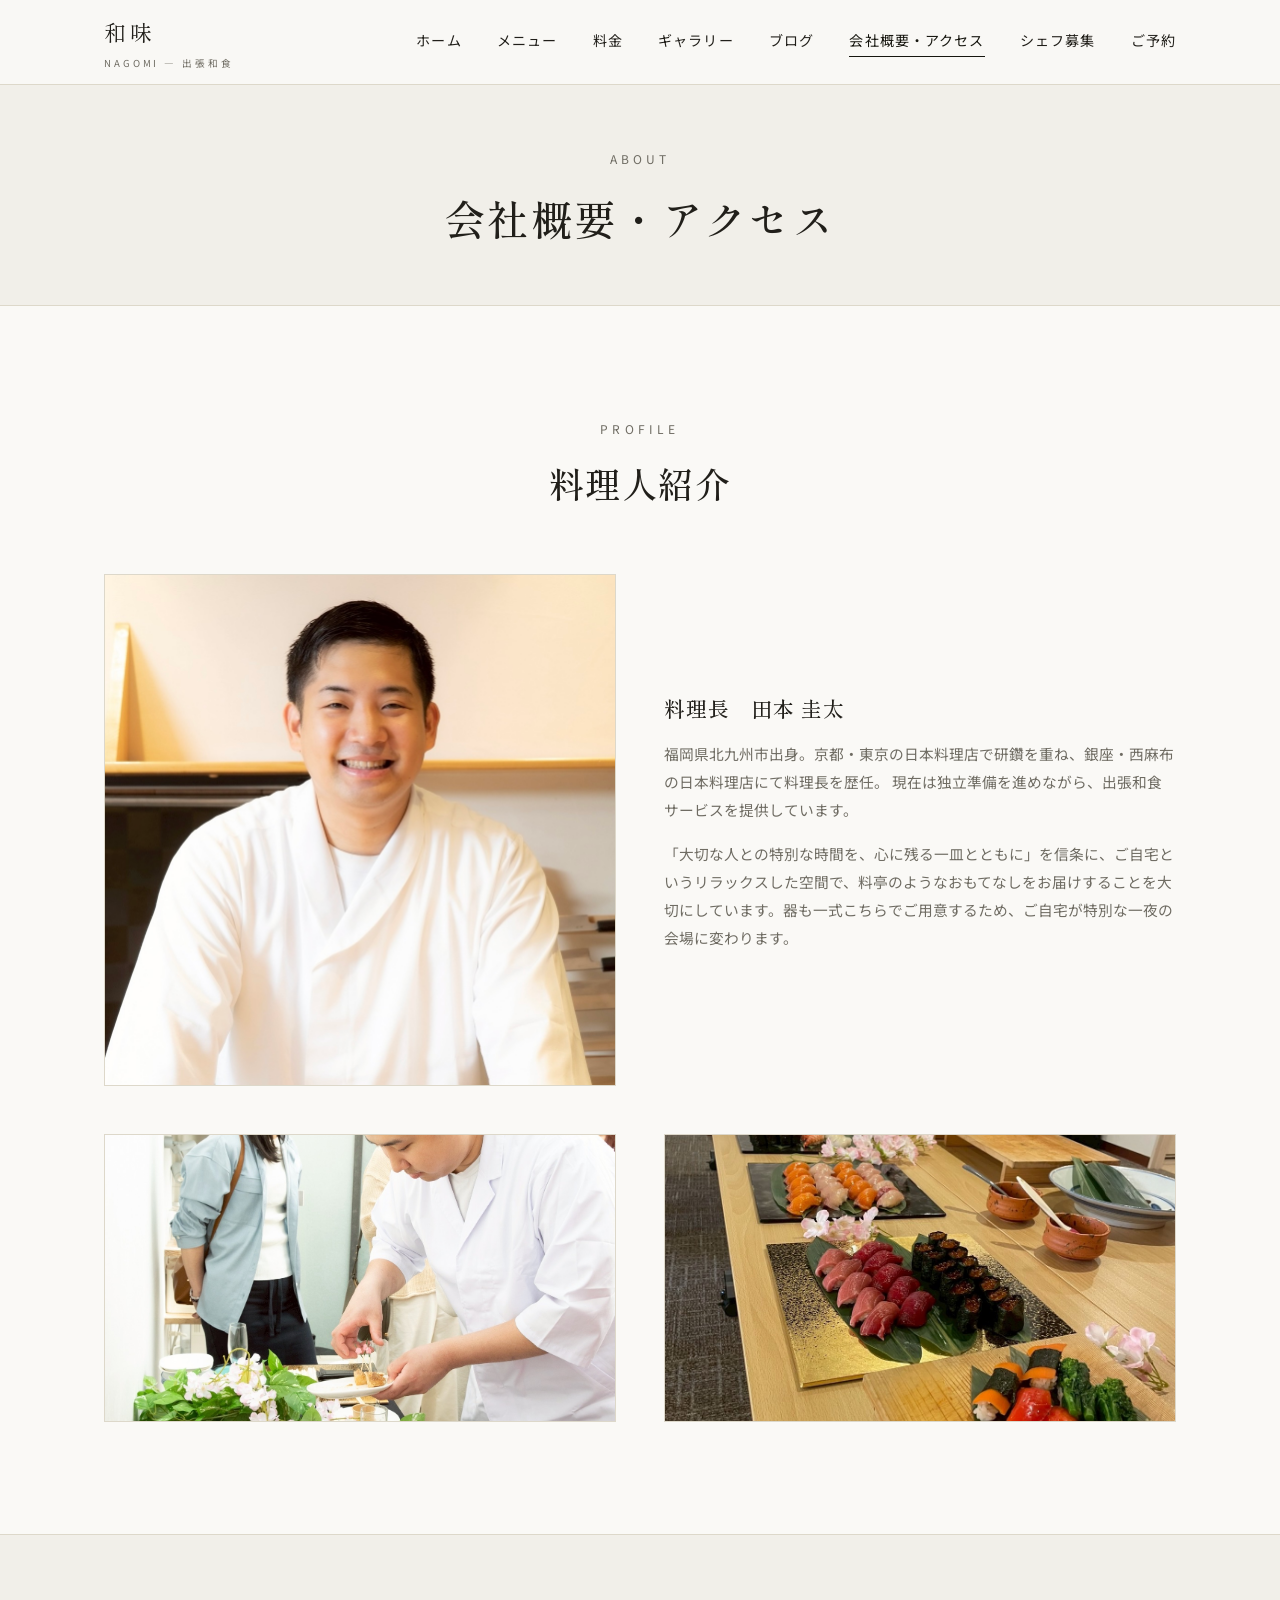
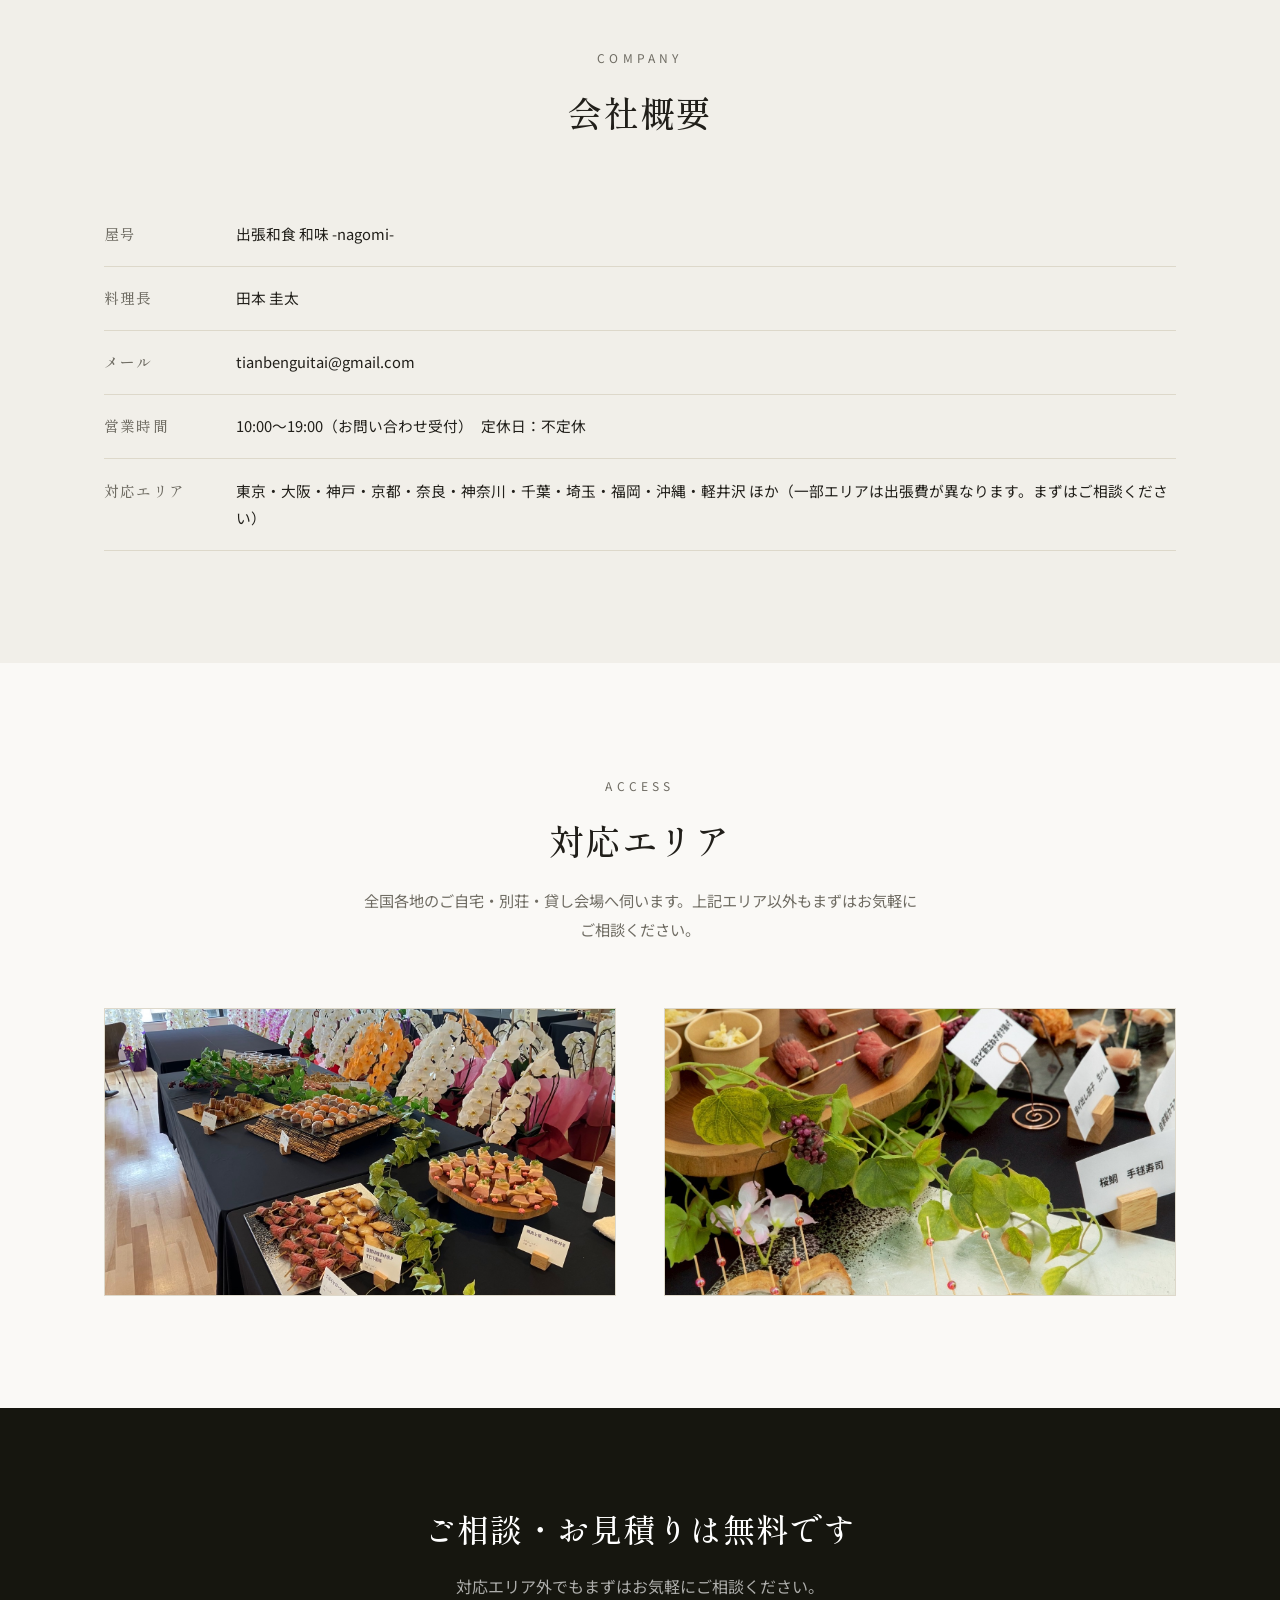
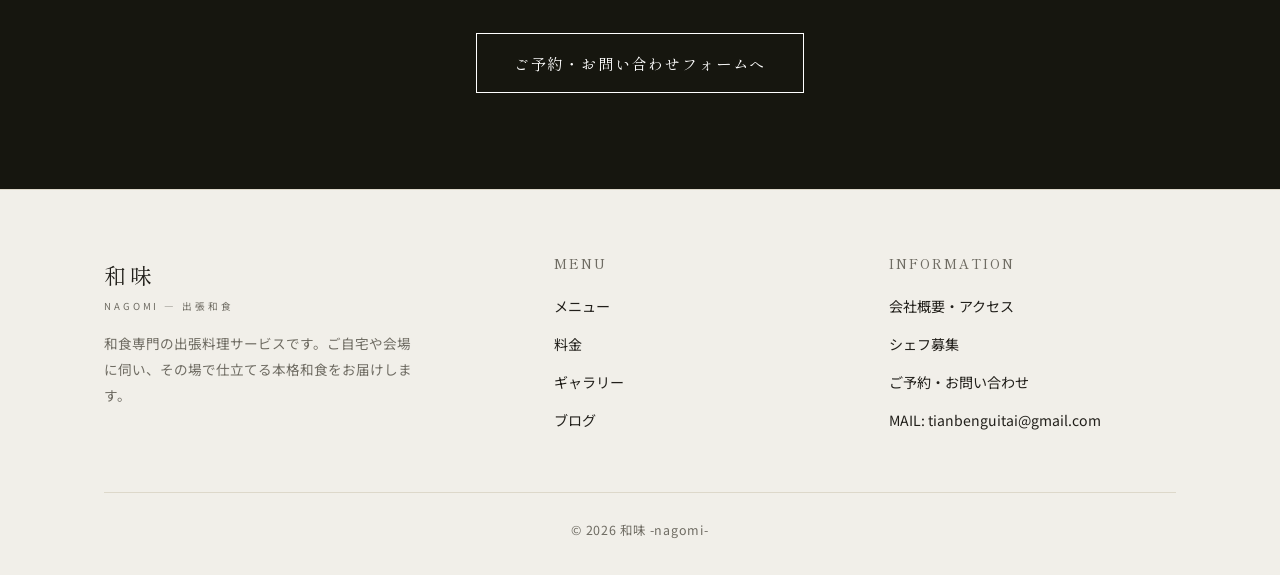
==== about.html @ d0300ca9 "Initial commit: washoku catering site" ====
<!DOCTYPE html>
<html lang="ja">
<head>
<meta charset="UTF-8">
<meta name="viewport" content="width=device-width, initial-scale=1.0">
<title>会社概要・アクセス | 和味 -nagomi- 出張和食</title>
<meta name="description" content="出張和食「和味-nagomi-」の会社概要、料理人プロフィール、対応エリアのご案内です。">
<link rel="preconnect" href="https://fonts.googleapis.com">
<link href="https://fonts.googleapis.com/css2?family=Shippori+Mincho:wght@400;500;600&family=Noto+Sans+JP:wght@300;400;500&display=swap" rel="stylesheet">
<link rel="stylesheet" href="css/style.css">
</head>
<body>

<header class="site-header">
  <div class="container">
    <a href="index.html" class="logo">和味<small>NAGOMI &mdash; 出張和食</small></a>
    <nav class="nav">
      <a href="index.html">ホーム</a>
      <a href="menu.html">メニュー</a>
      <a href="pricing.html">料金</a>
      <a href="gallery.html">ギャラリー</a>
      <a href="blog.html">ブログ</a>
      <a href="about.html" class="active">会社概要・アクセス</a>
      <a href="recruit.html">シェフ募集</a>
      <a href="contact.html">ご予約</a>
    </nav>
    <button class="nav-toggle" aria-label="メニューを開く">
      <span></span><span></span><span></span>
    </button>
  </div>
</header>

<section class="page-hero">
  <div class="container">
    <span class="eyebrow">ABOUT</span>
    <h1>会社概要・アクセス</h1>
  </div>
</section>

<section class="section">
  <div class="container">
    <div class="section-head">
      <span class="eyebrow">PROFILE</span>
      <h2>料理人紹介</h2>
    </div>
    <div class="grid grid-2" style="align-items:center;">
      <div class="ph square"><img src="images/chef/gallery-01.jpeg" alt="田本圭太"></div>
      <div>
        <h3 style="font-size:1.3rem; margin-bottom:1rem;">料理長　田本 圭太</h3>
        <p style="color:var(--color-text-muted); font-size:0.92rem;">
          福岡県北九州市出身。京都・東京の日本料理店で研鑽を重ね、銀座・西麻布の日本料理店にて料理長を歴任。
          現在は独立準備を進めながら、出張和食サービスを提供しています。
        </p>
        <p style="color:var(--color-text-muted); font-size:0.92rem; margin-top:1rem;">
          「大切な人との特別な時間を、心に残る一皿とともに」を信条に、ご自宅というリラックスした空間で、料亭のようなおもてなしをお届けすることを大切にしています。器も一式こちらでご用意するため、ご自宅が特別な一夜の会場に変わります。
        </p>
      </div>
    </div>
    <div class="grid grid-2" style="margin-top: var(--gap);">
      <div class="ph wide"><img src="images/chef/action-01.jpeg" alt="盛付けをする田本圭太"></div>
      <div class="ph wide"><img src="images/chef/action-02.jpeg" alt="出張先で調理する田本圭太"></div>
    </div>
  </div>
</section>

<section class="section section-alt section-border-top">
  <div class="container">
    <div class="section-head">
      <span class="eyebrow">COMPANY</span>
      <h2>会社概要</h2>
    </div>
    <table class="info-table">
      <tr>
        <th>屋号</th>
        <td>出張和食 和味 -nagomi-</td>
      </tr>
      <tr>
        <th>料理長</th>
        <td>田本 圭太</td>
      </tr>
      <tr>
        <th>メール</th>
        <td>tianbenguitai@gmail.com</td>
      </tr>
      <tr>
        <th>営業時間</th>
        <td>10:00〜19:00（お問い合わせ受付）　定休日：不定休</td>
      </tr>
      <tr>
        <th>対応エリア</th>
        <td>東京・大阪・神戸・京都・奈良・神奈川・千葉・埼玉・福岡・沖縄・軽井沢 ほか（一部エリアは出張費が異なります。まずはご相談ください）</td>
      </tr>
    </table>
  </div>
</section>

<section class="section">
  <div class="container">
    <div class="section-head">
      <span class="eyebrow">ACCESS</span>
      <h2>対応エリア</h2>
      <p>全国各地のご自宅・別荘・貸し会場へ伺います。上記エリア以外もまずはお気軽にご相談ください。</p>
    </div>
    <div class="grid grid-2">
      <div class="ph wide"><img src="images/gallery/catering-04.jpeg" alt="出張料理の会場設営例"></div>
      <div class="ph wide"><img src="images/gallery/catering-07.jpeg" alt="出張料理のお料理例"></div>
    </div>
  </div>
</section>

<section class="cta">
  <div class="container">
    <h2>ご相談・お見積りは無料です</h2>
    <p>対応エリア外でもまずはお気軽にご相談ください。</p>
    <a href="contact.html" class="btn">ご予約・お問い合わせフォームへ</a>
  </div>
</section>

<footer class="site-footer">
  <div class="container">
    <div class="footer-grid">
      <div class="footer-brand">
        <a href="index.html" class="logo">和味<small>NAGOMI &mdash; 出張和食</small></a>
        <p>和食専門の出張料理サービスです。ご自宅や会場に伺い、その場で仕立てる本格和食をお届けします。</p>
      </div>
      <div class="footer-col">
        <h4>MENU</h4>
        <ul>
          <li><a href="menu.html">メニュー</a></li>
          <li><a href="pricing.html">料金</a></li>
          <li><a href="gallery.html">ギャラリー</a></li>
          <li><a href="blog.html">ブログ</a></li>
        </ul>
      </div>
      <div class="footer-col">
        <h4>INFORMATION</h4>
        <ul>
          <li><a href="about.html">会社概要・アクセス</a></li>
          <li><a href="recruit.html">シェフ募集</a></li>
          <li><a href="contact.html">ご予約・お問い合わせ</a></li>
          <li>MAIL: tianbenguitai@gmail.com</li>
        </ul>
      </div>
    </div>
    <div class="footer-bottom">
      &copy; <span data-year></span> 和味 -nagomi-
    </div>
  </div>
</footer>

<script src="js/main.js"></script>
</body>
</html>
---- css/style.css ----
/* ==========================================================
   和味 -nagomi- / 出張和食サイト共通スタイル
   ミニマル・モノトーン基調
   ========================================================== */

:root {
  --color-bg: #faf9f6;
  --color-bg-alt: #f1efe9;
  --color-black: #16160f;
  --color-text: #211f1a;
  --color-text-muted: #6f6c63;
  --color-border: #ddd8ca;
  --color-white: #ffffff;
  --font-serif: "Shippori Mincho", "Hiragino Mincho ProN", "Yu Mincho", serif;
  --font-sans: "Noto Sans JP", "Hiragino Kaku Gothic ProN", "Yu Gothic", sans-serif;
  --max-width: 1120px;
  --gap: clamp(1.5rem, 4vw, 3rem);
}

* { box-sizing: border-box; }
html { scroll-behavior: smooth; }

body {
  margin: 0;
  font-family: var(--font-sans);
  color: var(--color-text);
  background: var(--color-bg);
  line-height: 1.9;
  font-size: 16px;
  -webkit-font-smoothing: antialiased;
}

img { max-width: 100%; display: block; }

h1, h2, h3, h4 {
  font-family: var(--font-serif);
  font-weight: 500;
  letter-spacing: 0.04em;
  line-height: 1.5;
  margin: 0;
}

a {
  color: inherit;
  text-decoration: none;
}

ul { list-style: none; margin: 0; padding: 0; }

.container {
  max-width: var(--max-width);
  margin: 0 auto;
  padding: 0 1.5rem;
}

/* ---------- ボタン ---------- */
.btn {
  display: inline-block;
  padding: 0.95em 2.4em;
  border: 1px solid var(--color-black);
  font-family: var(--font-serif);
  letter-spacing: 0.12em;
  font-size: 0.95rem;
  transition: background 0.35s ease, color 0.35s ease;
  background: transparent;
  color: var(--color-black);
  cursor: pointer;
}
.btn:hover { background: var(--color-black); color: var(--color-white); }
.btn-fill {
  background: var(--color-black);
  color: var(--color-white);
}
.btn-fill:hover { background: transparent; color: var(--color-black); }

/* ---------- ヘッダー ---------- */
.site-header {
  position: fixed;
  top: 0;
  left: 0;
  width: 100%;
  z-index: 100;
  background: rgba(250, 249, 246, 0.92);
  border-bottom: 1px solid var(--color-border);
  backdrop-filter: blur(6px);
}
.site-header .container {
  display: flex;
  align-items: center;
  justify-content: space-between;
  height: 84px;
}
.logo {
  font-family: var(--font-serif);
  font-size: 1.35rem;
  letter-spacing: 0.18em;
}
.logo small {
  display: block;
  font-family: var(--font-sans);
  font-size: 0.6rem;
  letter-spacing: 0.3em;
  color: var(--color-text-muted);
  margin-top: 0.2em;
}
.nav {
  display: flex;
  gap: 2.2rem;
}
.nav a {
  font-size: 0.88rem;
  letter-spacing: 0.08em;
  position: relative;
  padding-bottom: 4px;
}
.nav a::after {
  content: "";
  position: absolute;
  left: 0; bottom: 0;
  width: 0%;
  height: 1px;
  background: var(--color-black);
  transition: width 0.3s ease;
}
.nav a:hover::after, .nav a.active::after { width: 100%; }
.nav a.active { color: var(--color-black); }

.nav-toggle {
  display: none;
  flex-direction: column;
  gap: 5px;
  background: none;
  border: none;
  cursor: pointer;
  padding: 8px;
}
.nav-toggle span {
  width: 24px; height: 1px; background: var(--color-black);
}

@media (max-width: 860px) {
  .nav {
    position: fixed;
    top: 84px; left: 0; right: 0;
    background: var(--color-bg);
    flex-direction: column;
    align-items: center;
    padding: 2rem 0;
    gap: 1.6rem;
    border-bottom: 1px solid var(--color-border);
    transform: translateY(-120%);
    transition: transform 0.35s ease;
  }
  .nav.open { transform: translateY(0); }
  .nav-toggle { display: flex; }
}

/* ---------- ヒーロー ---------- */
.hero {
  position: relative;
  min-height: 92vh;
  display: flex;
  align-items: center;
  justify-content: center;
  text-align: center;
  overflow: hidden;
  background: linear-gradient(180deg, var(--color-bg) 0%, var(--color-bg-alt) 100%);
}
.hero::before {
  content: "膳";
  position: absolute;
  font-family: var(--font-serif);
  font-size: 62vw;
  color: var(--color-black);
  opacity: 0.035;
  top: 50%; left: 50%;
  transform: translate(-50%, -50%);
  pointer-events: none;
  white-space: nowrap;
}
.hero-inner { position: relative; z-index: 1; padding-top: 84px; }
.hero-eyebrow {
  font-size: 0.78rem;
  letter-spacing: 0.35em;
  color: var(--color-text-muted);
  margin-bottom: 1.4rem;
}
.hero h1 {
  font-size: clamp(2.1rem, 5.2vw, 3.6rem);
  margin-bottom: 1.6rem;
}
.hero p.lead {
  max-width: 640px;
  margin: 0 auto 2.4rem;
  color: var(--color-text-muted);
  font-size: 1rem;
}
.hero-actions { display: flex; gap: 1rem; justify-content: center; flex-wrap: wrap; }

/* ---------- 汎用セクション ---------- */
.section { padding: clamp(4rem, 9vw, 7rem) 0; }
.section-alt { background: var(--color-bg-alt); }
.section-border-top { border-top: 1px solid var(--color-border); }

.section-head {
  text-align: center;
  margin-bottom: clamp(2.5rem, 6vw, 4rem);
}
.section-head .eyebrow {
  display: block;
  font-size: 0.75rem;
  letter-spacing: 0.35em;
  color: var(--color-text-muted);
  margin-bottom: 1rem;
}
.section-head h2 {
  font-size: clamp(1.6rem, 3.4vw, 2.2rem);
}
.section-head p {
  color: var(--color-text-muted);
  max-width: 560px;
  margin: 1.2rem auto 0;
  font-size: 0.95rem;
}

/* ---------- グリッド系 ---------- */
.grid {
  display: grid;
  gap: var(--gap);
}
.grid-3 { grid-template-columns: repeat(3, 1fr); }
.grid-2 { grid-template-columns: repeat(2, 1fr); }
.grid-4 { grid-template-columns: repeat(4, 1fr); }
@media (max-width: 900px) {
  .grid-3, .grid-4 { grid-template-columns: repeat(2, 1fr); }
}
@media (max-width: 600px) {
  .grid-2, .grid-3, .grid-4 { grid-template-columns: 1fr; }
}

/* ---------- コンセプト / 特徴 ---------- */
.feature {
  text-align: center;
  padding: 2.2rem 1.4rem;
  border: 1px solid var(--color-border);
}
.feature .num {
  font-family: var(--font-serif);
  font-size: 0.85rem;
  color: var(--color-text-muted);
  letter-spacing: 0.2em;
  margin-bottom: 1rem;
  display: block;
}
.feature h3 { font-size: 1.15rem; margin-bottom: 0.9rem; }
.feature p { font-size: 0.9rem; color: var(--color-text-muted); }

/* ---------- 画像プレースホルダー ---------- */
.ph {
  aspect-ratio: 4 / 3;
  background:
    linear-gradient(135deg, #e9e6dd 25%, transparent 25%) -10px 0/ 20px 20px,
    linear-gradient(225deg, #e9e6dd 25%, transparent 25%) -10px 0/ 20px 20px,
    var(--color-bg-alt);
  border: 1px solid var(--color-border);
  display: flex;
  align-items: center;
  justify-content: center;
  color: var(--color-text-muted);
  font-size: 0.78rem;
  letter-spacing: 0.15em;
  text-align: center;
  padding: 1rem;
}
.ph.square { aspect-ratio: 1 / 1; }
.ph.wide { aspect-ratio: 16 / 9; }
.ph { overflow: hidden; padding: 0; }
.ph img { width: 100%; height: 100%; object-fit: cover; }

/* ---------- カード（メニュー・ブログ） ---------- */
.card {
  border: 1px solid var(--color-border);
  background: var(--color-white);
  display: flex;
  flex-direction: column;
}
.card .card-body { padding: 1.6rem; }
.card h3 { font-size: 1.1rem; margin-bottom: 0.6rem; }
.card .price {
  font-family: var(--font-serif);
  font-size: 1.05rem;
  margin-top: 1rem;
  letter-spacing: 0.05em;
}
.card .meta {
  font-size: 0.78rem;
  color: var(--color-text-muted);
  letter-spacing: 0.1em;
  margin-bottom: 0.6rem;
  display: block;
}
.card p { font-size: 0.9rem; color: var(--color-text-muted); }
.card .card-link {
  margin-top: auto;
  padding: 1rem 1.6rem;
  border-top: 1px solid var(--color-border);
  font-size: 0.82rem;
  letter-spacing: 0.1em;
}

/* ---------- 流れ（ステップ） ---------- */
.steps {
  display: grid;
  grid-template-columns: repeat(4, 1fr);
  gap: 0;
  border: 1px solid var(--color-border);
}
.step {
  padding: 2rem 1.4rem;
  text-align: center;
  border-right: 1px solid var(--color-border);
}
.step:last-child { border-right: none; }
.step .step-num {
  font-family: var(--font-serif);
  font-size: 1.6rem;
  color: var(--color-text-muted);
  margin-bottom: 0.8rem;
  display: block;
}
.step h4 { font-size: 1rem; margin-bottom: 0.6rem; }
.step p { font-size: 0.85rem; color: var(--color-text-muted); }
@media (max-width: 760px) {
  .steps { grid-template-columns: 1fr; }
  .step { border-right: none; border-bottom: 1px solid var(--color-border); }
  .step:last-child { border-bottom: none; }
}

/* ---------- 料金テーブル ---------- */
.price-table {
  width: 100%;
  border-collapse: collapse;
  font-size: 0.92rem;
}
.price-table th, .price-table td {
  border: 1px solid var(--color-border);
  padding: 1rem 1.2rem;
  text-align: left;
}
.price-table th {
  background: var(--color-bg-alt);
  font-family: var(--font-serif);
  font-weight: 500;
  letter-spacing: 0.06em;
  width: 32%;
}
.table-wrap { overflow-x: auto; }

.note-box {
  border: 1px solid var(--color-border);
  padding: 1.6rem 1.8rem;
  background: var(--color-bg-alt);
  font-size: 0.88rem;
  color: var(--color-text-muted);
  margin-top: 2rem;
}
.note-box strong { color: var(--color-text); }

/* ---------- CTA ---------- */
.cta {
  text-align: center;
  padding: clamp(3.5rem, 8vw, 6rem) 0;
  background: var(--color-black);
  color: var(--color-white);
}
.cta h2 { color: var(--color-white); margin-bottom: 1.2rem; font-size: clamp(1.5rem, 3vw, 2rem); }
.cta p { color: rgba(255,255,255,0.65); margin-bottom: 2rem; }
.cta .btn { border-color: var(--color-white); color: var(--color-white); }
.cta .btn:hover { background: var(--color-white); color: var(--color-black); }

/* ---------- フォーム ---------- */
.form-grid {
  display: grid;
  grid-template-columns: 1fr 1fr;
  gap: 1.6rem;
}
.form-grid .full { grid-column: 1 / -1; }
@media (max-width: 700px) {
  .form-grid { grid-template-columns: 1fr; }
}
.field label {
  display: block;
  font-size: 0.85rem;
  letter-spacing: 0.06em;
  margin-bottom: 0.6rem;
}
.field .required { color: var(--color-text-muted); font-size: 0.72rem; margin-left: 0.4em; }
.field input,
.field select,
.field textarea {
  width: 100%;
  border: 1px solid var(--color-border);
  background: var(--color-white);
  padding: 0.85em 1em;
  font-family: var(--font-sans);
  font-size: 0.92rem;
  color: var(--color-text);
}
.field textarea { resize: vertical; min-height: 120px; }
.field input:focus, .field select:focus, .field textarea:focus {
  outline: none;
  border-color: var(--color-black);
}
.form-submit { text-align: center; margin-top: 2.4rem; }
.form-msg { text-align: center; margin-top: 1.2rem; font-size: 0.85rem; color: var(--color-text-muted); }

/* ---------- パンくず・ページヘッダー ---------- */
.page-hero {
  padding: calc(84px + 4rem) 0 3.5rem;
  text-align: center;
  border-bottom: 1px solid var(--color-border);
  background: var(--color-bg-alt);
}
.page-hero .eyebrow {
  display: block;
  font-size: 0.75rem;
  letter-spacing: 0.35em;
  color: var(--color-text-muted);
  margin-bottom: 1rem;
}
.page-hero h1 { font-size: clamp(1.8rem, 4vw, 2.6rem); }
.page-hero p { color: var(--color-text-muted); margin-top: 1rem; }

/* ---------- ギャラリー ---------- */
.gallery-grid {
  display: grid;
  grid-template-columns: repeat(3, 1fr);
  gap: 1.2rem;
}
.gallery-item { position: relative; }
.gallery-item .caption {
  margin-top: 0.8rem;
  font-size: 0.82rem;
  color: var(--color-text-muted);
}
@media (max-width: 900px) {
  .gallery-grid { grid-template-columns: repeat(2, 1fr); }
}
@media (max-width: 560px) {
  .gallery-grid { grid-template-columns: 1fr; }
}

/* ---------- ブログ記事本文 ---------- */
.article {
  max-width: 760px;
  margin: 0 auto;
}
.article .meta {
  font-size: 0.82rem;
  color: var(--color-text-muted);
  letter-spacing: 0.08em;
  margin-bottom: 1rem;
  display: block;
}
.article h1 { margin-bottom: 1.5rem; }
.article figure { margin: 2.4rem 0; }
.article figcaption {
  font-size: 0.8rem;
  color: var(--color-text-muted);
  margin-top: 0.6rem;
  text-align: center;
}
.article h2 { font-size: 1.3rem; margin: 2.4rem 0 1rem; }
.article p { margin: 0 0 1.4rem; }
.article-nav {
  display: flex;
  justify-content: space-between;
  border-top: 1px solid var(--color-border);
  padding-top: 2rem;
  margin-top: 3rem;
  font-size: 0.88rem;
}

/* ---------- 会社概要テーブル ---------- */
.info-table { width: 100%; border-collapse: collapse; }
.info-table th, .info-table td {
  padding: 1.1rem 0;
  border-bottom: 1px solid var(--color-border);
  text-align: left;
  vertical-align: top;
  font-size: 0.92rem;
}
.info-table th {
  width: 9em;
  font-family: var(--font-serif);
  font-weight: 500;
  color: var(--color-text-muted);
  letter-spacing: 0.08em;
}

/* ---------- フッター ---------- */
.site-footer {
  border-top: 1px solid var(--color-border);
  padding: 4rem 0 2rem;
  background: var(--color-bg-alt);
}
.footer-grid {
  display: grid;
  grid-template-columns: 1.4fr 1fr 1fr;
  gap: 3rem;
  padding-bottom: 3rem;
}
.footer-brand .logo { display: block; margin-bottom: 1rem; }
.footer-brand p { font-size: 0.85rem; color: var(--color-text-muted); max-width: 320px; }
.footer-col h4 {
  font-size: 0.82rem;
  letter-spacing: 0.15em;
  margin-bottom: 1.2rem;
  color: var(--color-text-muted);
}
.footer-col ul li { margin-bottom: 0.7rem; font-size: 0.88rem; }
.footer-bottom {
  border-top: 1px solid var(--color-border);
  padding-top: 1.6rem;
  text-align: center;
  font-size: 0.78rem;
  color: var(--color-text-muted);
  letter-spacing: 0.06em;
}
@media (max-width: 760px) {
  .footer-grid { grid-template-columns: 1fr; gap: 2rem; }
}
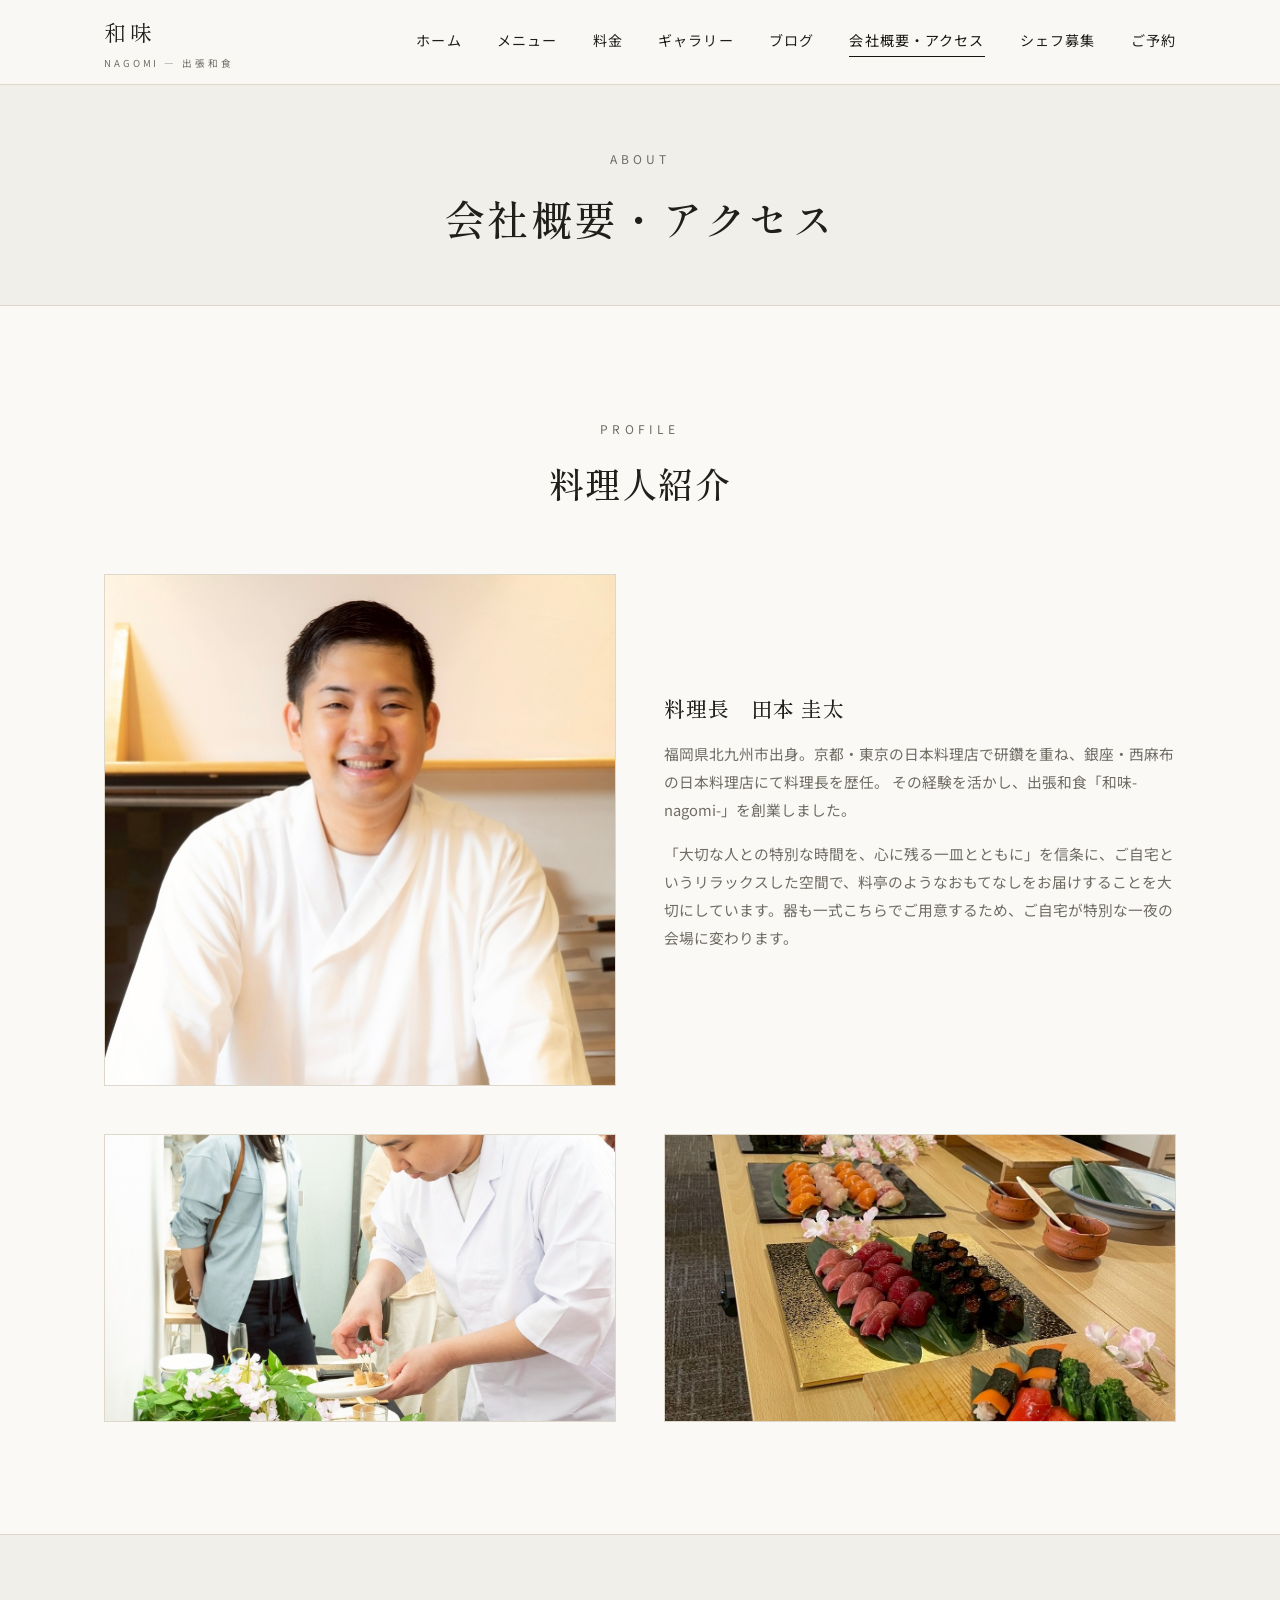
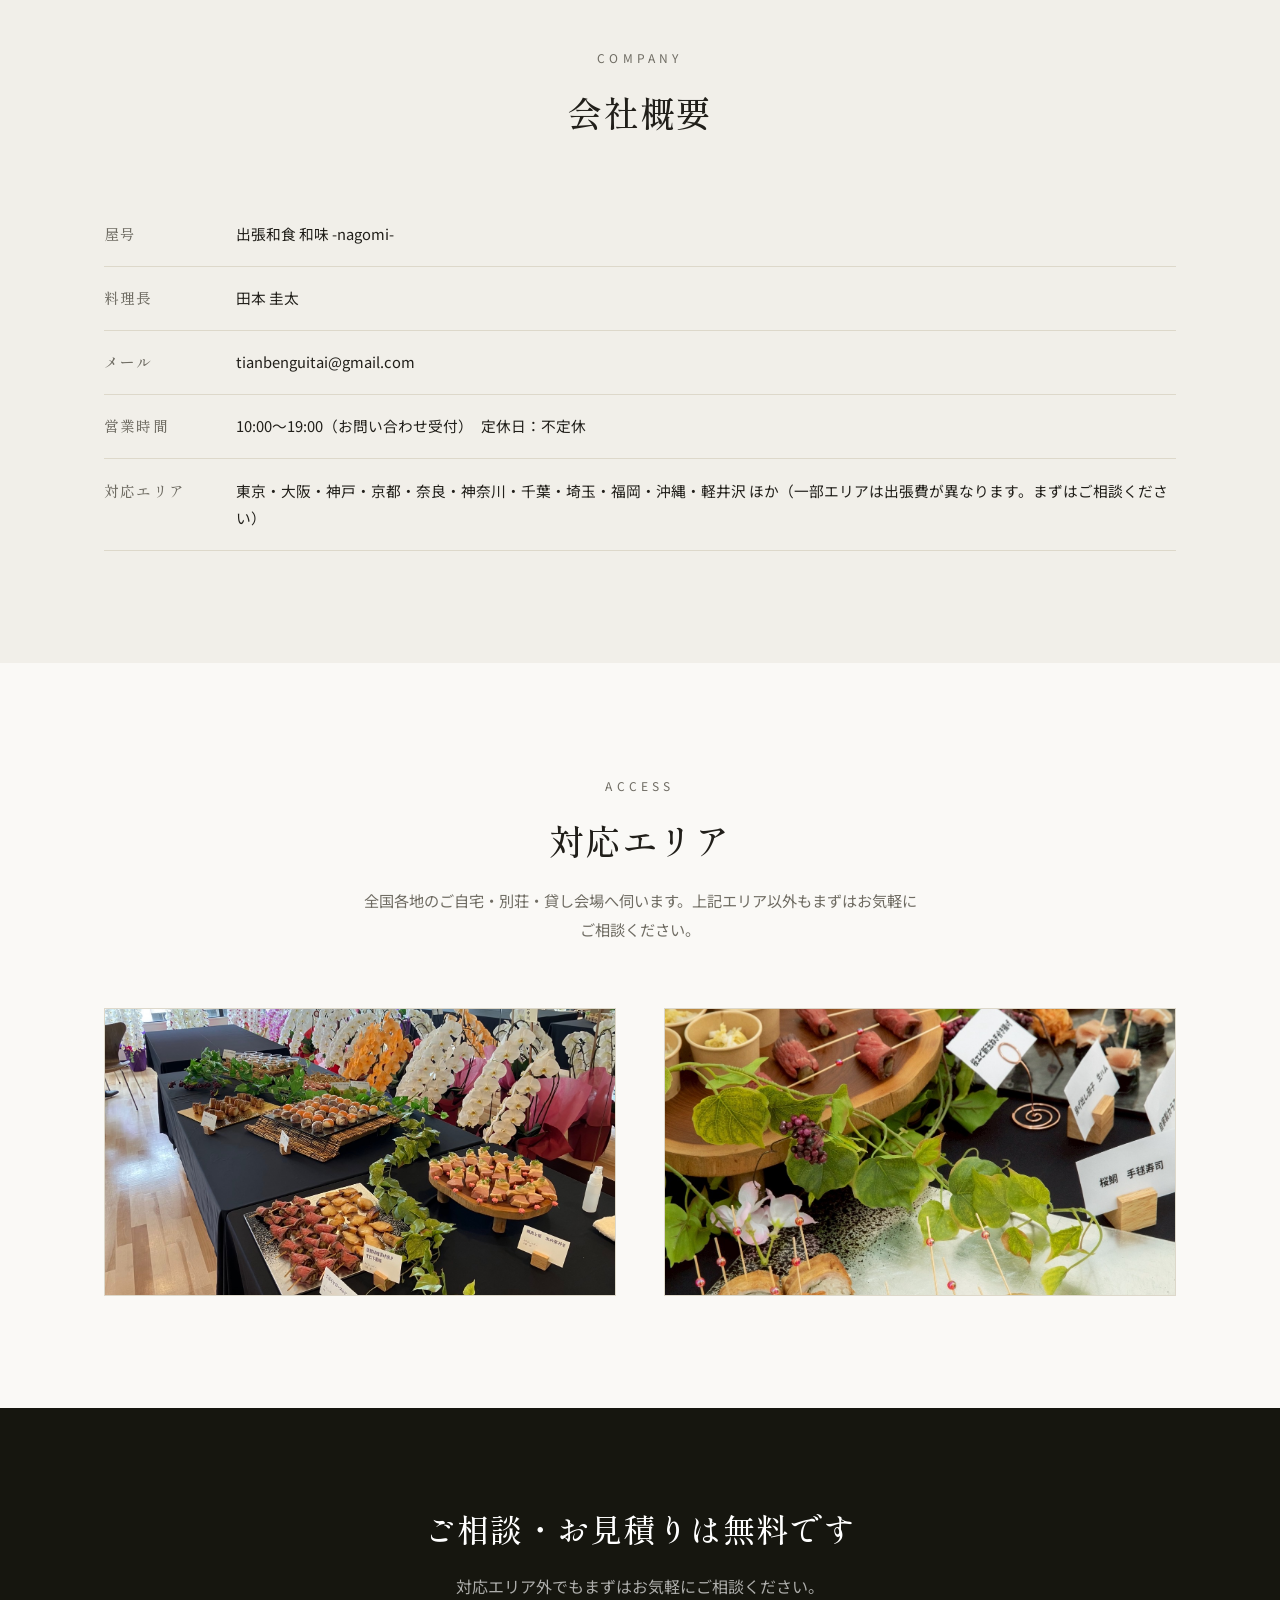
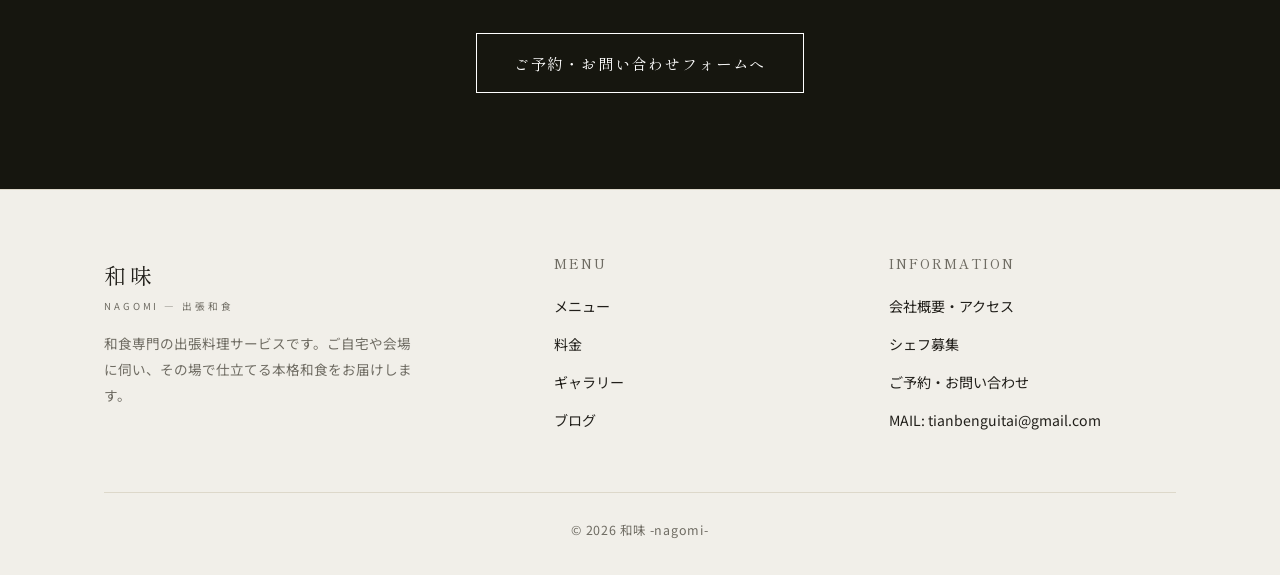
==== commit c4f70a91: "Restore course rename (懐石→会席), real course menus from うちchef, updated photos, and new pricing/cancel" ====
--- a/about.html
+++ b/about.html
@@ -49,7 +49,7 @@
         <h3 style="font-size:1.3rem; margin-bottom:1rem;">料理長　田本 圭太</h3>
         <p style="color:var(--color-text-muted); font-size:0.92rem;">
           福岡県北九州市出身。京都・東京の日本料理店で研鑽を重ね、銀座・西麻布の日本料理店にて料理長を歴任。
-          現在は独立準備を進めながら、出張和食サービスを提供しています。
+          その経験を活かし、出張和食「和味-nagomi-」を創業しました。
         </p>
         <p style="color:var(--color-text-muted); font-size:0.92rem; margin-top:1rem;">
           「大切な人との特別な時間を、心に残る一皿とともに」を信条に、ご自宅というリラックスした空間で、料亭のようなおもてなしをお届けすることを大切にしています。器も一式こちらでご用意するため、ご自宅が特別な一夜の会場に変わります。
